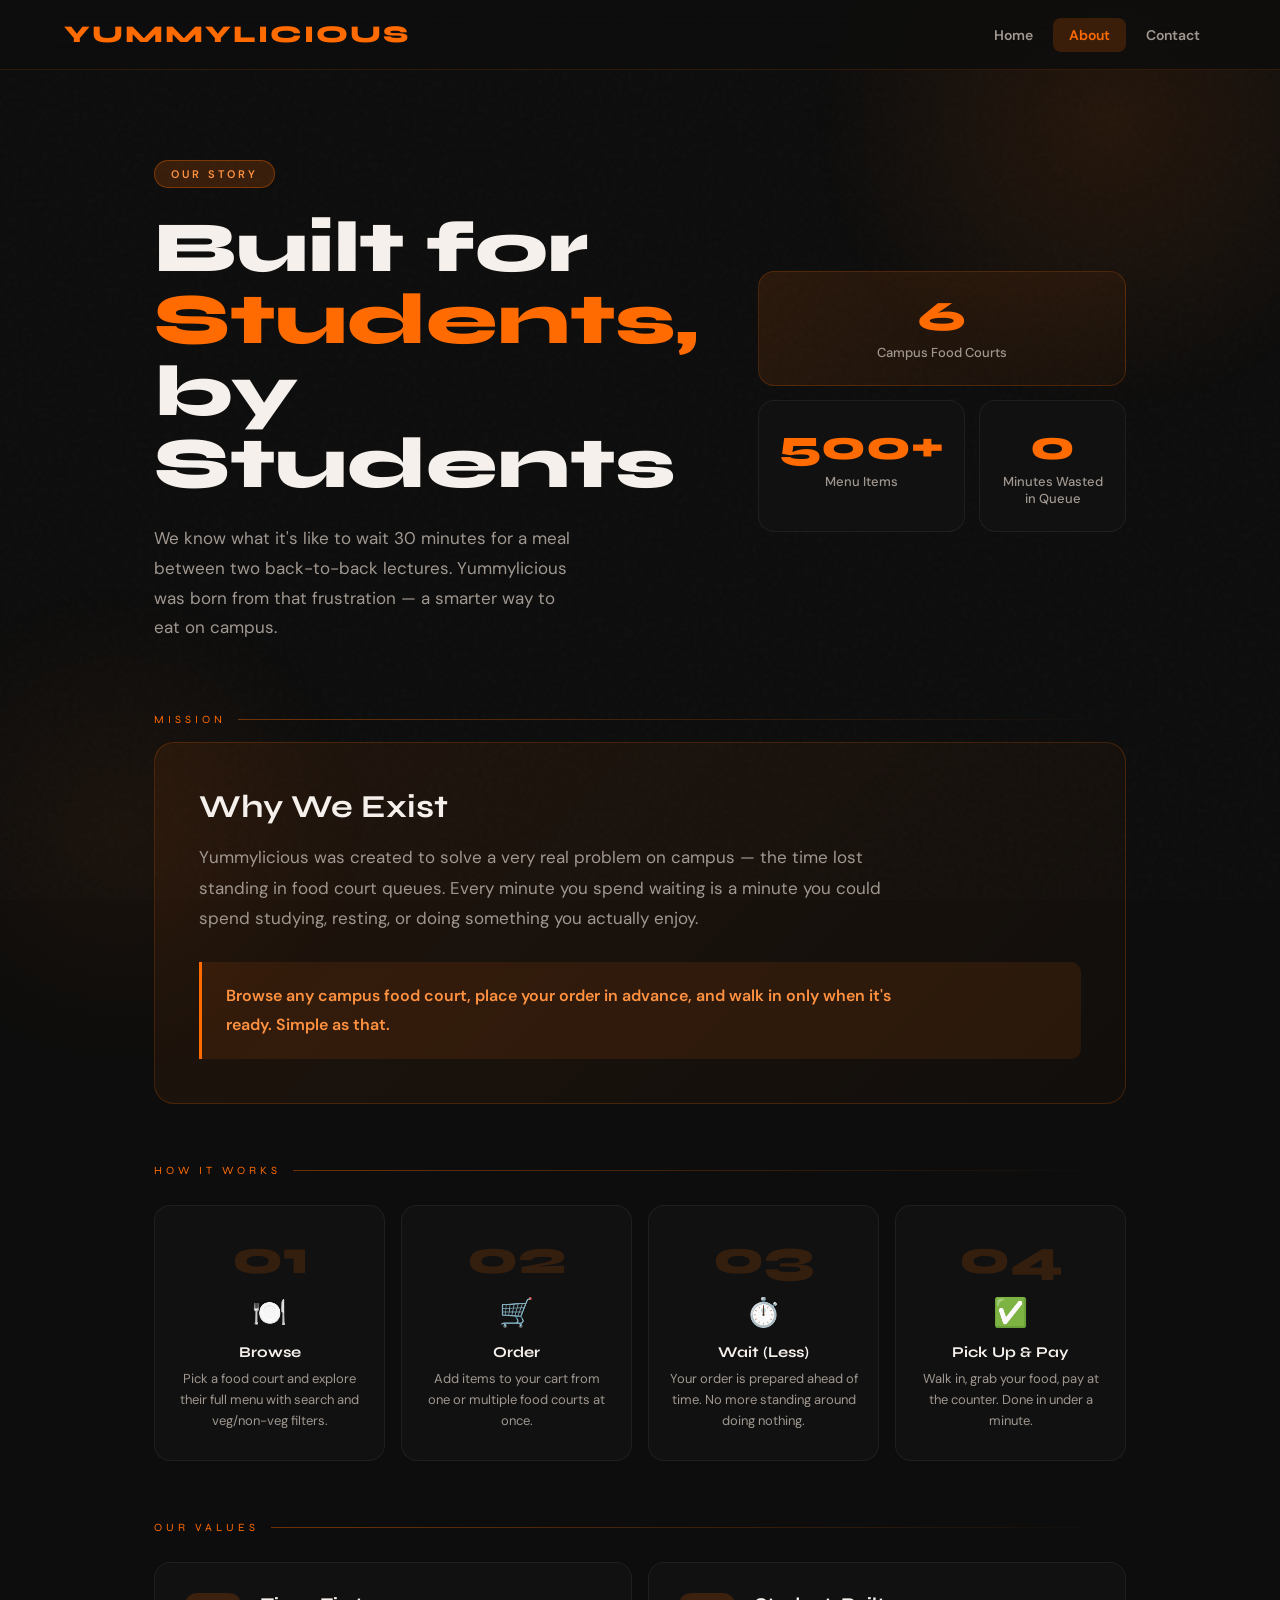
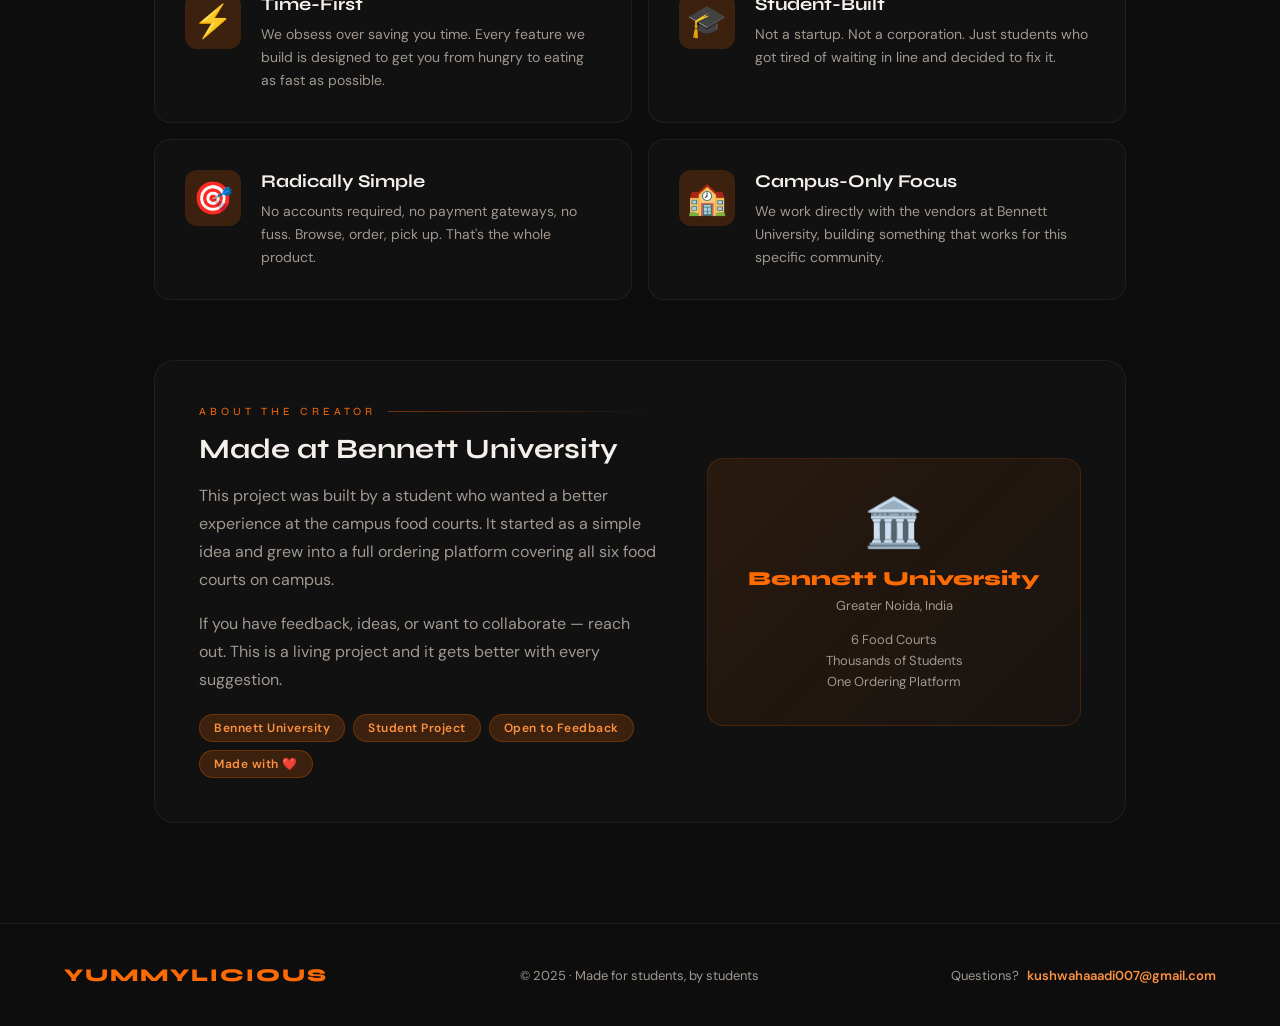
==== about.html @ 709ccda7 "new file:   .vscode/settings.json new file:   A-Block-Administrative-block.jpg new file:   Bistro.JP" ====
<!DOCTYPE html>
<html lang="en">
<head>
<meta charset="UTF-8">
<meta name="viewport" content="width=device-width, initial-scale=1.0">
<title>About Us | Yummylicious</title>
<link href="https://fonts.googleapis.com/css2?family=Syne:wght@700;800&family=DM+Sans:wght@400;500;600&display=swap" rel="stylesheet">
<style>
:root {
  --orange: #FF6B00;
  --orange-light: #FF9240;
  --orange-glow: rgba(255,107,0,0.18);
  --dark: #0D0D0D;
  --card-bg: rgba(18,18,18,0.9);
  --surface: rgba(30,30,30,0.9);
  --text: #F5F0EB;
  --muted: #A09890;
  --veg: #22c55e;
  --radius: 16px;
}

* { margin: 0; padding: 0; box-sizing: border-box; }

body {
  font-family: 'DM Sans', sans-serif;
  background: #0D0D0D;
  color: var(--text);
  min-height: 100vh;
  overflow-x: hidden;
}

body::before {
  content: '';
  position: fixed;
  inset: 0;
  background-image: url("data:image/svg+xml,%3Csvg viewBox='0 0 200 200' xmlns='http://www.w3.org/2000/svg'%3E%3Cfilter id='n'%3E%3CfeTurbulence type='fractalNoise' baseFrequency='0.9' numOctaves='4' stitchTiles='stitch'/%3E%3C/filter%3E%3Crect width='100%25' height='100%25' filter='url(%23n)' opacity='0.04'/%3E%3C/svg%3E");
  pointer-events: none;
  z-index: 0;
  opacity: 0.6;
}

/* Glow orbs */
body::after {
  content: '';
  position: fixed;
  top: -20%;
  right: -10%;
  width: 600px;
  height: 600px;
  background: radial-gradient(circle, rgba(255,107,0,0.10) 0%, transparent 70%);
  pointer-events: none;
  z-index: 0;
}

.glow-bottom {
  position: fixed;
  bottom: -20%;
  left: -10%;
  width: 500px;
  height: 500px;
  background: radial-gradient(circle, rgba(255,107,0,0.06) 0%, transparent 70%);
  pointer-events: none;
  z-index: 0;
}

/* ── NAVBAR ── */
.navbar {
  position: sticky;
  top: 0;
  z-index: 100;
  display: flex;
  justify-content: space-between;
  align-items: center;
  padding: 0 5%;
  height: 70px;
  background: rgba(13,13,13,0.85);
  backdrop-filter: blur(20px);
  border-bottom: 1px solid rgba(255,107,0,0.15);
}

.logo {
  font-family: 'Syne', sans-serif;
  font-size: 24px;
  font-weight: 800;
  color: var(--orange);
  letter-spacing: 2px;
  text-transform: uppercase;
  text-decoration: none;
}

.nav-links {
  display: flex;
  gap: 4px;
  list-style: none;
}

.nav-links li a {
  text-decoration: none;
  color: var(--muted);
  font-weight: 600;
  font-size: 14px;
  padding: 8px 16px;
  border-radius: 8px;
  transition: all 0.2s;
}
.nav-links li a:hover { color: var(--orange); background: var(--orange-glow); }
.nav-links li a.active { color: var(--orange); background: var(--orange-glow); }

/* ── HERO ── */
.hero {
  position: relative;
  z-index: 1;
  padding: 90px 5% 70px;
  max-width: 1100px;
  margin: 0 auto;
  display: grid;
  grid-template-columns: 1fr 1fr;
  gap: 60px;
  align-items: center;
}

.hero-badge {
  display: inline-block;
  background: var(--orange-glow);
  border: 1px solid rgba(255,107,0,0.35);
  color: var(--orange-light);
  font-size: 11px;
  font-weight: 600;
  letter-spacing: 3px;
  text-transform: uppercase;
  padding: 6px 16px;
  border-radius: 999px;
  margin-bottom: 24px;
}

.hero-left h1 {
  font-family: 'Syne', sans-serif;
  font-size: clamp(44px, 6vw, 72px);
  font-weight: 800;
  line-height: 1;
  margin-bottom: 24px;
}

.hero-left h1 em {
  font-style: normal;
  color: var(--orange);
}

.hero-left p {
  color: var(--muted);
  font-size: 17px;
  line-height: 1.75;
  max-width: 420px;
}

.hero-right {
  display: grid;
  grid-template-columns: 1fr 1fr;
  gap: 14px;
}

.stat-card {
  background: var(--card-bg);
  border: 1px solid rgba(255,255,255,0.06);
  border-radius: var(--radius);
  padding: 24px 20px;
  text-align: center;
  transition: border-color 0.3s, transform 0.3s;
}
.stat-card:hover {
  border-color: rgba(255,107,0,0.3);
  transform: translateY(-4px);
}
.stat-card:first-child {
  grid-column: 1 / -1;
  background: linear-gradient(135deg, rgba(255,107,0,0.12), rgba(255,107,0,0.04));
  border-color: rgba(255,107,0,0.2);
}

.stat-num {
  font-family: 'Syne', sans-serif;
  font-size: 42px;
  font-weight: 800;
  color: var(--orange);
  line-height: 1;
  margin-bottom: 6px;
}
.stat-label {
  font-size: 13px;
  color: var(--muted);
  font-weight: 500;
}

/* ── MAIN CONTENT ── */
.content-wrapper {
  position: relative;
  z-index: 1;
  max-width: 1100px;
  margin: 0 auto;
  padding: 0 5% 100px;
}

.section-label {
  font-family: 'Syne', sans-serif;
  font-size: 11px;
  letter-spacing: 4px;
  text-transform: uppercase;
  color: var(--orange);
  margin-bottom: 16px;
  display: flex;
  align-items: center;
  gap: 12px;
}
.section-label::after {
  content: '';
  flex: 1;
  height: 1px;
  background: linear-gradient(to right, rgba(255,107,0,0.4), transparent);
}

/* Mission block */
.mission-block {
  background: linear-gradient(135deg, rgba(255,107,0,0.08), rgba(255,107,0,0.02));
  border: 1px solid rgba(255,107,0,0.2);
  border-radius: 20px;
  padding: 44px;
  margin-bottom: 60px;
}

.mission-block h2 {
  font-family: 'Syne', sans-serif;
  font-size: 32px;
  font-weight: 700;
  margin-bottom: 16px;
}

.mission-block p {
  color: var(--muted);
  font-size: 17px;
  line-height: 1.8;
  max-width: 700px;
}

.mission-highlight {
  margin-top: 28px;
  padding: 20px 24px;
  background: rgba(255,107,0,0.1);
  border-left: 3px solid var(--orange);
  border-radius: 0 10px 10px 0;
}

.mission-highlight p {
  color: var(--orange-light);
  font-size: 16px;
  font-weight: 600;
  margin: 0;
}

/* How it works */
.how-section { margin-bottom: 60px; }

.steps-grid {
  display: grid;
  grid-template-columns: repeat(4, 1fr);
  gap: 16px;
  margin-top: 28px;
}

.step-card {
  background: var(--card-bg);
  border: 1px solid rgba(255,255,255,0.06);
  border-radius: var(--radius);
  padding: 28px 20px;
  text-align: center;
  transition: border-color 0.3s, transform 0.3s;
  position: relative;
  overflow: hidden;
}
.step-card:hover {
  border-color: rgba(255,107,0,0.25);
  transform: translateY(-4px);
}
.step-card::before {
  content: '';
  position: absolute;
  top: 0; left: 0; right: 0;
  height: 2px;
  background: linear-gradient(to right, var(--orange), transparent);
  opacity: 0;
  transition: opacity 0.3s;
}
.step-card:hover::before { opacity: 1; }

.step-num {
  font-family: 'Syne', sans-serif;
  font-size: 48px;
  font-weight: 800;
  color: rgba(255,107,0,0.15);
  line-height: 1;
  margin-bottom: 12px;
}

.step-icon { font-size: 28px; margin-bottom: 12px; }

.step-title {
  font-family: 'Syne', sans-serif;
  font-size: 15px;
  font-weight: 700;
  margin-bottom: 8px;
  color: var(--text);
}

.step-desc {
  font-size: 13px;
  color: var(--muted);
  line-height: 1.6;
}

/* Values */
.values-section { margin-bottom: 60px; }

.values-grid {
  display: grid;
  grid-template-columns: repeat(2, 1fr);
  gap: 16px;
  margin-top: 28px;
}

.value-card {
  background: var(--card-bg);
  border: 1px solid rgba(255,255,255,0.06);
  border-radius: var(--radius);
  padding: 30px;
  display: flex;
  gap: 20px;
  align-items: flex-start;
  transition: border-color 0.3s, transform 0.3s;
}
.value-card:hover {
  border-color: rgba(255,107,0,0.25);
  transform: translateY(-3px);
}

.value-icon {
  font-size: 32px;
  flex-shrink: 0;
  width: 56px;
  height: 56px;
  background: var(--orange-glow);
  border-radius: 12px;
  display: flex;
  align-items: center;
  justify-content: center;
}

.value-text h3 {
  font-family: 'Syne', sans-serif;
  font-size: 18px;
  font-weight: 700;
  margin-bottom: 8px;
  color: var(--text);
}

.value-text p {
  font-size: 14px;
  color: var(--muted);
  line-height: 1.65;
}

/* Made by students */
.student-block {
  background: var(--card-bg);
  border: 1px solid rgba(255,255,255,0.06);
  border-radius: 20px;
  padding: 44px;
  display: flex;
  gap: 50px;
  align-items: center;
}

.student-block-left { flex: 1; }

.student-block-left h2 {
  font-family: 'Syne', sans-serif;
  font-size: 28px;
  font-weight: 700;
  margin-bottom: 16px;
}

.student-block-left p {
  color: var(--muted);
  font-size: 16px;
  line-height: 1.75;
  margin-bottom: 16px;
}

.tag-row { display: flex; flex-wrap: wrap; gap: 8px; margin-top: 20px; }
.tag {
  background: var(--orange-glow);
  border: 1px solid rgba(255,107,0,0.25);
  color: var(--orange-light);
  font-size: 12px;
  font-weight: 600;
  padding: 5px 14px;
  border-radius: 999px;
  letter-spacing: 0.5px;
}

.student-block-right {
  flex-shrink: 0;
  text-align: center;
  padding: 32px 40px;
  background: linear-gradient(135deg, rgba(255,107,0,0.1), rgba(255,107,0,0.03));
  border-radius: 16px;
  border: 1px solid rgba(255,107,0,0.15);
}

.uni-name {
  font-family: 'Syne', sans-serif;
  font-size: 20px;
  font-weight: 800;
  color: var(--orange);
  margin-bottom: 6px;
}

.uni-sub {
  font-size: 13px;
  color: var(--muted);
}

/* ── FOOTER ── */
footer {
  position: relative;
  z-index: 1;
  border-top: 1px solid rgba(255,255,255,0.07);
  padding: 40px 5%;
  display: flex;
  justify-content: space-between;
  align-items: center;
  flex-wrap: wrap;
  gap: 16px;
}

.footer-logo {
  font-family: 'Syne', sans-serif;
  font-size: 18px;
  font-weight: 800;
  color: var(--orange);
  letter-spacing: 2px;
}

.footer-copy { font-size: 13px; color: var(--muted); }

.footer-email {
  font-size: 13px;
  color: var(--muted);
  display: flex;
  align-items: center;
  gap: 8px;
}
.footer-email a {
  color: var(--orange-light);
  text-decoration: none;
  font-weight: 600;
}
.footer-email a:hover { text-decoration: underline; }

/* ── RESPONSIVE ── */
@media (max-width: 900px) {
  .hero { grid-template-columns: 1fr; gap: 40px; }
  .hero-right { grid-template-columns: repeat(3, 1fr); }
  .hero-right .stat-card:first-child { grid-column: 1/-1; }
  .steps-grid { grid-template-columns: repeat(2, 1fr); }
  .student-block { flex-direction: column; }
  .student-block-right { width: 100%; }
}

@media (max-width: 600px) {
  .values-grid { grid-template-columns: 1fr; }
  .steps-grid { grid-template-columns: 1fr 1fr; }
  .hero-right { grid-template-columns: 1fr 1fr; }
  footer { flex-direction: column; text-align: center; }
  .nav-links li a { padding: 6px 10px; font-size: 13px; }
}
</style>
</head>
<body>
<div class="glow-bottom"></div>

<!-- NAVBAR -->
<nav class="navbar">
  <a href="index.html" class="logo">Yummylicious</a>
  <ul class="nav-links">
    <li><a href="index.html">Home</a></li>
    <li><a href="about.html" class="active">About</a></li>
    <li><a href="index.html#contact">Contact</a></li>
  </ul>
</nav>

<!-- HERO -->
<section class="hero">
  <div class="hero-left">
    <div class="hero-badge">Our Story</div>
    <h1>Built for <em>Students,</em> by Students</h1>
    <p>We know what it's like to wait 30 minutes for a meal between two back-to-back lectures. Yummylicious was born from that frustration — a smarter way to eat on campus.</p>
  </div>
  <div class="hero-right">
    <div class="stat-card">
      <div class="stat-num">6</div>
      <div class="stat-label">Campus Food Courts</div>
    </div>
    <div class="stat-card">
      <div class="stat-num">500+</div>
      <div class="stat-label">Menu Items</div>
    </div>
    <div class="stat-card">
      <div class="stat-num">0</div>
      <div class="stat-label">Minutes Wasted in Queue</div>
    </div>
  </div>
</section>

<!-- CONTENT -->
<div class="content-wrapper">

  <!-- Mission -->
  <div class="section-label">Mission</div>
  <div class="mission-block">
    <h2>Why We Exist</h2>
    <p>Yummylicious was created to solve a very real problem on campus — the time lost standing in food court queues. Every minute you spend waiting is a minute you could spend studying, resting, or doing something you actually enjoy.</p>
    <div class="mission-highlight">
      <p>Browse any campus food court, place your order in advance, and walk in only when it's ready. Simple as that.</p>
    </div>
  </div>

  <!-- How it works -->
  <div class="how-section">
    <div class="section-label">How It Works</div>
    <div class="steps-grid">
      <div class="step-card">
        <div class="step-num">01</div>
        <div class="step-icon">🍽️</div>
        <div class="step-title">Browse</div>
        <div class="step-desc">Pick a food court and explore their full menu with search and veg/non-veg filters.</div>
      </div>
      <div class="step-card">
        <div class="step-num">02</div>
        <div class="step-icon">🛒</div>
        <div class="step-title">Order</div>
        <div class="step-desc">Add items to your cart from one or multiple food courts at once.</div>
      </div>
      <div class="step-card">
        <div class="step-num">03</div>
        <div class="step-icon">⏱️</div>
        <div class="step-title">Wait (Less)</div>
        <div class="step-desc">Your order is prepared ahead of time. No more standing around doing nothing.</div>
      </div>
      <div class="step-card">
        <div class="step-num">04</div>
        <div class="step-icon">✅</div>
        <div class="step-title">Pick Up & Pay</div>
        <div class="step-desc">Walk in, grab your food, pay at the counter. Done in under a minute.</div>
      </div>
    </div>
  </div>

  <!-- Values -->
  <div class="values-section">
    <div class="section-label">Our Values</div>
    <div class="values-grid">
      <div class="value-card">
        <div class="value-icon">⚡</div>
        <div class="value-text">
          <h3>Time-First</h3>
          <p>We obsess over saving you time. Every feature we build is designed to get you from hungry to eating as fast as possible.</p>
        </div>
      </div>
      <div class="value-card">
        <div class="value-icon">🎓</div>
        <div class="value-text">
          <h3>Student-Built</h3>
          <p>Not a startup. Not a corporation. Just students who got tired of waiting in line and decided to fix it.</p>
        </div>
      </div>
      <div class="value-card">
        <div class="value-icon">🎯</div>
        <div class="value-text">
          <h3>Radically Simple</h3>
          <p>No accounts required, no payment gateways, no fuss. Browse, order, pick up. That's the whole product.</p>
        </div>
      </div>
      <div class="value-card">
        <div class="value-icon">🏫</div>
        <div class="value-text">
          <h3>Campus-Only Focus</h3>
          <p>We work directly with the vendors at Bennett University, building something that works for this specific community.</p>
        </div>
      </div>
    </div>
  </div>

  <!-- Student block -->
  <div class="student-block">
    <div class="student-block-left">
      <div class="section-label" style="margin-bottom:14px;">About the Creator</div>
      <h2>Made at Bennett University</h2>
      <p>This project was built by a student who wanted a better experience at the campus food courts. It started as a simple idea and grew into a full ordering platform covering all six food courts on campus.</p>
      <p>If you have feedback, ideas, or want to collaborate — reach out. This is a living project and it gets better with every suggestion.</p>
      <div class="tag-row">
        <span class="tag">Bennett University</span>
        <span class="tag">Student Project</span>
        <span class="tag">Open to Feedback</span>
        <span class="tag">Made with ❤️</span>
      </div>
    </div>
    <div class="student-block-right">
      <div style="font-size:48px;margin-bottom:12px;">🏛️</div>
      <div class="uni-name">Bennett University</div>
      <div class="uni-sub">Greater Noida, India</div>
      <div style="margin-top:16px;font-size:13px;color:var(--muted);line-height:1.6;">
        6 Food Courts<br>Thousands of Students<br>One Ordering Platform
      </div>
    </div>
  </div>

</div>

<!-- FOOTER -->
<footer>
  <div class="footer-logo">YUMMYLICIOUS</div>
  <div class="footer-copy">© 2025 · Made for students, by students</div>
  <div class="footer-email">
    Questions? <a href="mailto:kushwahaaadi007@gmail.com">kushwahaaadi007@gmail.com</a>
  </div>
</footer>

</body>
</html>
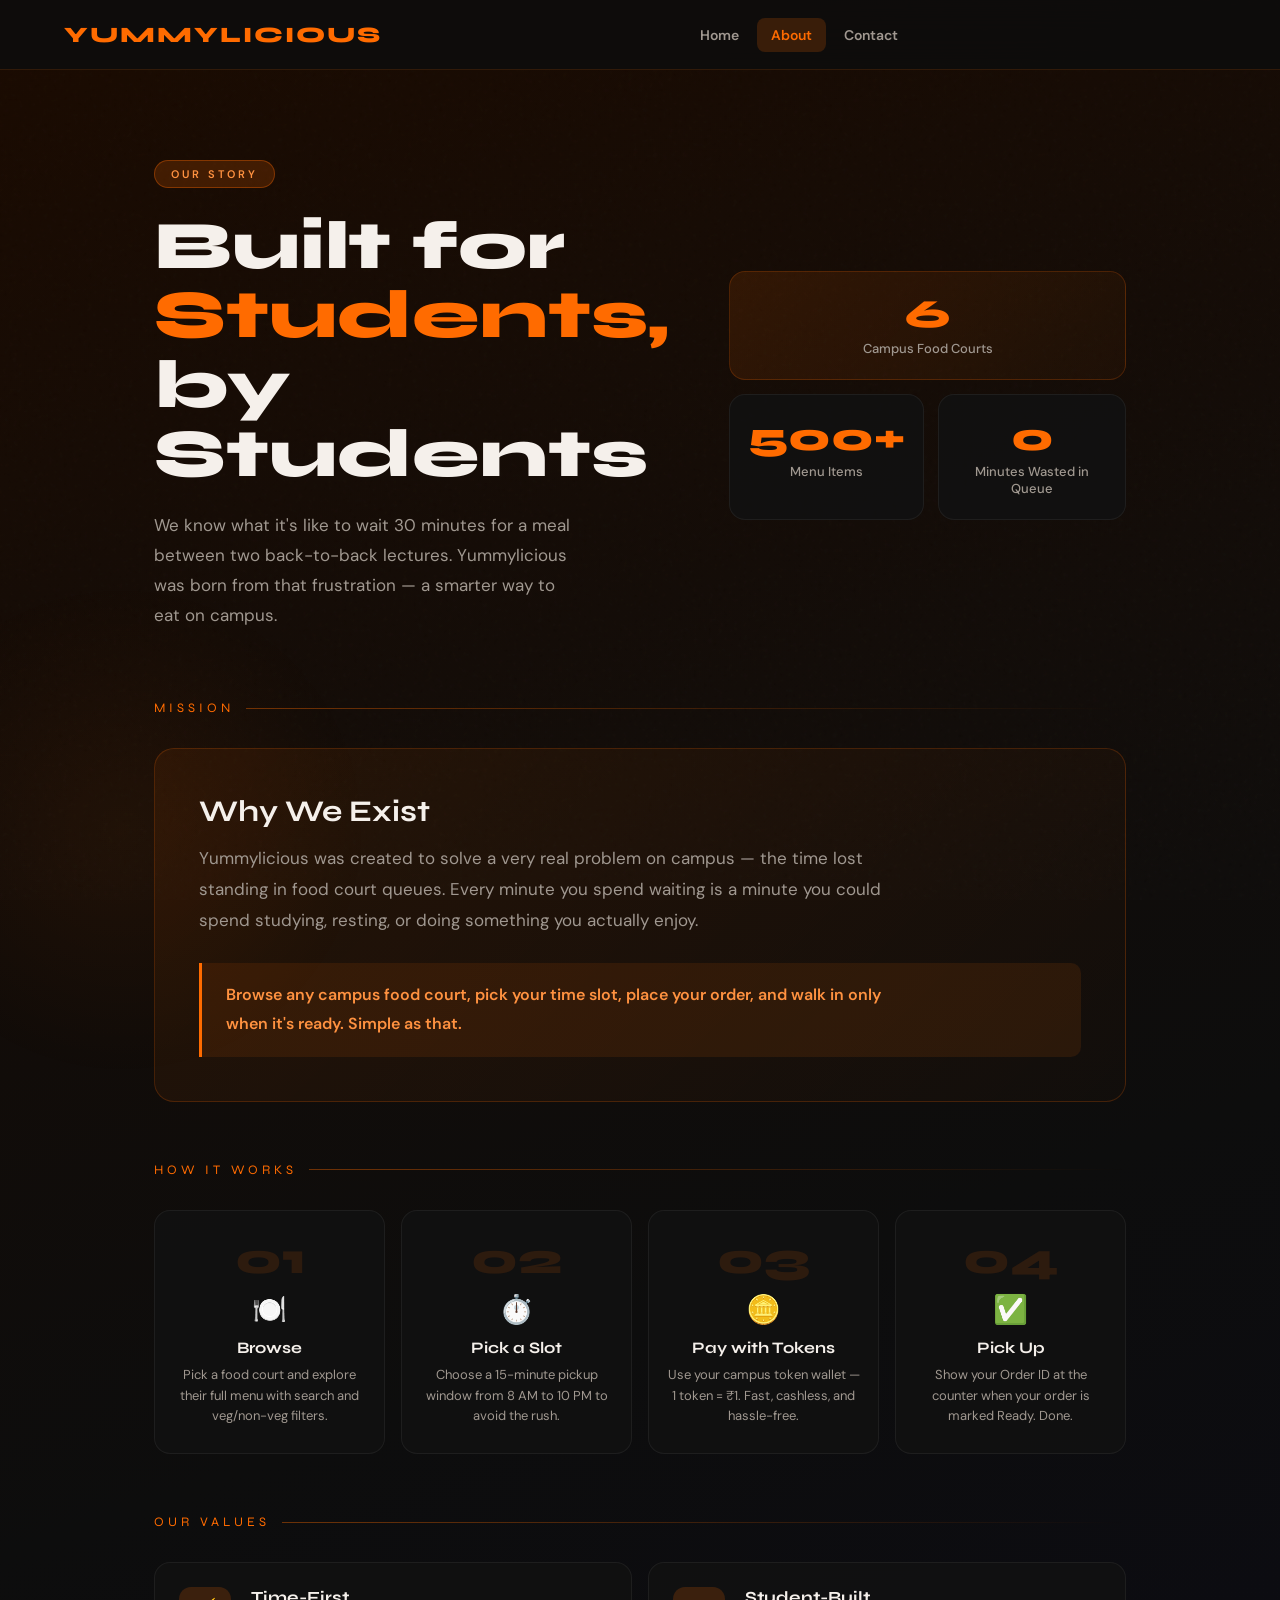
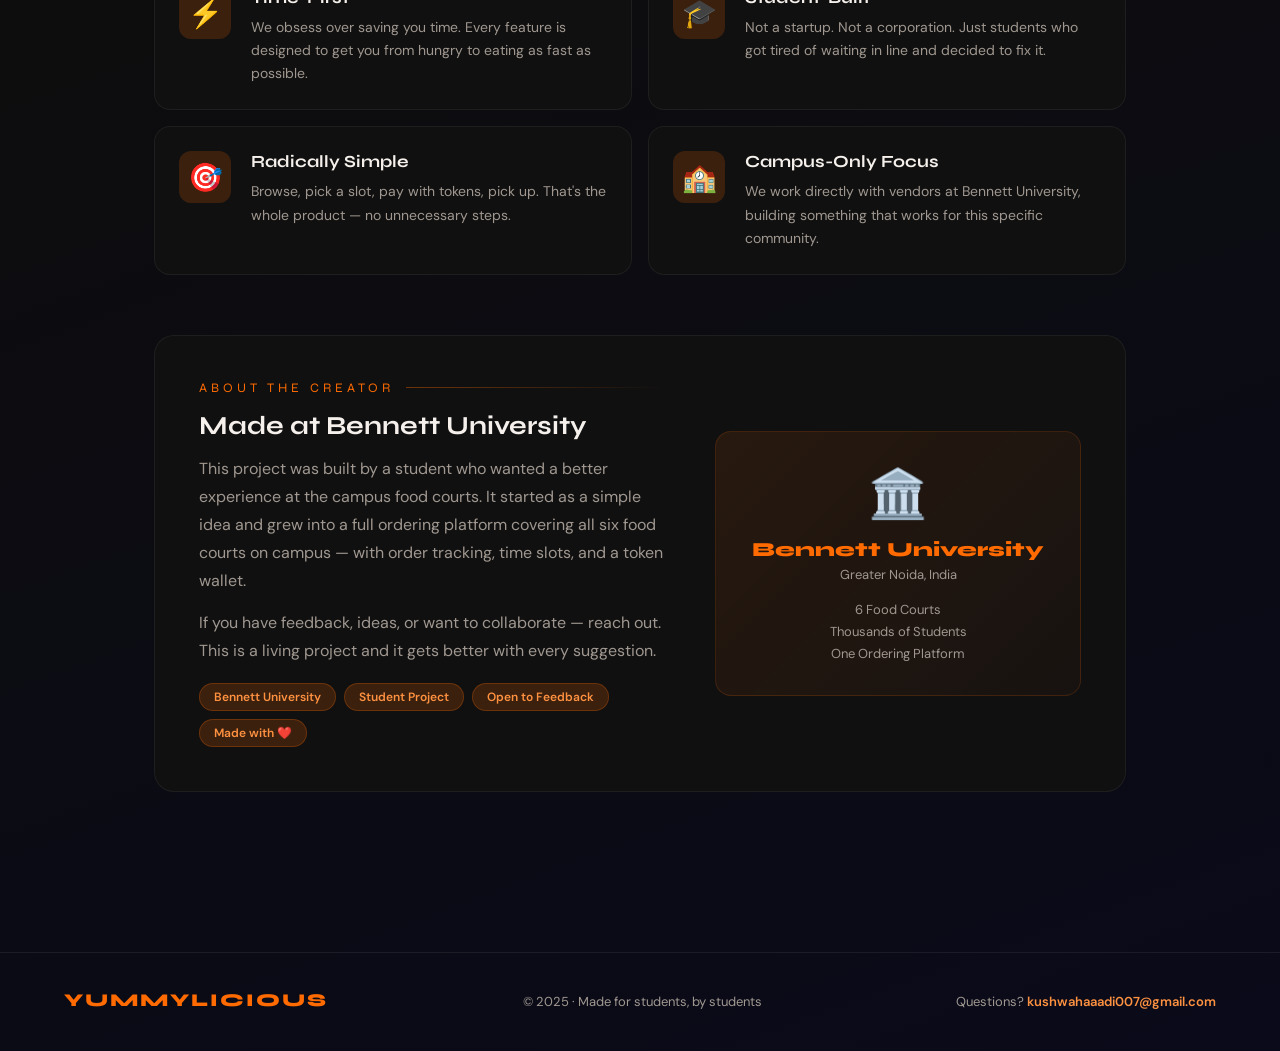
==== commit c8d47d76: "different counter" ====
--- a/about.html
+++ b/about.html
@@ -5,482 +5,164 @@
 <meta name="viewport" content="width=device-width, initial-scale=1.0">
 <title>About Us | Yummylicious</title>
 <link href="https://fonts.googleapis.com/css2?family=Syne:wght@700;800&family=DM+Sans:wght@400;500;600&display=swap" rel="stylesheet">
+<link rel="stylesheet" href="style.css">
 <style>
-:root {
-  --orange: #FF6B00;
-  --orange-light: #FF9240;
-  --orange-glow: rgba(255,107,0,0.18);
-  --dark: #0D0D0D;
-  --card-bg: rgba(18,18,18,0.9);
-  --surface: rgba(30,30,30,0.9);
-  --text: #F5F0EB;
-  --muted: #A09890;
-  --veg: #22c55e;
-  --radius: 16px;
-}
-
-* { margin: 0; padding: 0; box-sizing: border-box; }
-
-body {
-  font-family: 'DM Sans', sans-serif;
-  background: #0D0D0D;
-  color: var(--text);
-  min-height: 100vh;
-  overflow-x: hidden;
-}
-
-body::before {
-  content: '';
-  position: fixed;
-  inset: 0;
-  background-image: url("data:image/svg+xml,%3Csvg viewBox='0 0 200 200' xmlns='http://www.w3.org/2000/svg'%3E%3Cfilter id='n'%3E%3CfeTurbulence type='fractalNoise' baseFrequency='0.9' numOctaves='4' stitchTiles='stitch'/%3E%3C/filter%3E%3Crect width='100%25' height='100%25' filter='url(%23n)' opacity='0.04'/%3E%3C/svg%3E");
-  pointer-events: none;
-  z-index: 0;
-  opacity: 0.6;
-}
-
-/* Glow orbs */
-body::after {
-  content: '';
-  position: fixed;
-  top: -20%;
-  right: -10%;
-  width: 600px;
-  height: 600px;
-  background: radial-gradient(circle, rgba(255,107,0,0.10) 0%, transparent 70%);
-  pointer-events: none;
-  z-index: 0;
-}
+/* About-specific styles */
+body { background: linear-gradient(160deg, #1a0a00 0%, #0D0D0D 50%, #0a0a1a 100%); }
 
 .glow-bottom {
-  position: fixed;
-  bottom: -20%;
-  left: -10%;
-  width: 500px;
-  height: 500px;
+  position: fixed; bottom: -20%; left: -10%;
+  width: 500px; height: 500px;
   background: radial-gradient(circle, rgba(255,107,0,0.06) 0%, transparent 70%);
-  pointer-events: none;
-  z-index: 0;
-}
-
-/* ── NAVBAR ── */
-.navbar {
-  position: sticky;
-  top: 0;
-  z-index: 100;
-  display: flex;
-  justify-content: space-between;
-  align-items: center;
-  padding: 0 5%;
-  height: 70px;
-  background: rgba(13,13,13,0.85);
-  backdrop-filter: blur(20px);
-  border-bottom: 1px solid rgba(255,107,0,0.15);
-}
-
-.logo {
-  font-family: 'Syne', sans-serif;
-  font-size: 24px;
-  font-weight: 800;
-  color: var(--orange);
-  letter-spacing: 2px;
-  text-transform: uppercase;
-  text-decoration: none;
-}
-
-.nav-links {
-  display: flex;
-  gap: 4px;
-  list-style: none;
-}
-
-.nav-links li a {
-  text-decoration: none;
-  color: var(--muted);
-  font-weight: 600;
-  font-size: 14px;
-  padding: 8px 16px;
-  border-radius: 8px;
-  transition: all 0.2s;
-}
-.nav-links li a:hover { color: var(--orange); background: var(--orange-glow); }
-.nav-links li a.active { color: var(--orange); background: var(--orange-glow); }
-
-/* ── HERO ── */
-.hero {
-  position: relative;
-  z-index: 1;
-  padding: 90px 5% 70px;
-  max-width: 1100px;
-  margin: 0 auto;
-  display: grid;
-  grid-template-columns: 1fr 1fr;
-  gap: 60px;
-  align-items: center;
-}
-
+  pointer-events: none; z-index: 0;
+}
+
+/* ── ABOUT HERO ── */
+.about-hero {
+  position: relative; z-index: 1;
+  padding: 90px 5% 70px; max-width: 1100px; margin: 0 auto;
+  display: grid; grid-template-columns: 1fr 1fr; gap: 60px; align-items: center;
+}
 .hero-badge {
-  display: inline-block;
-  background: var(--orange-glow);
-  border: 1px solid rgba(255,107,0,0.35);
-  color: var(--orange-light);
-  font-size: 11px;
-  font-weight: 600;
-  letter-spacing: 3px;
-  text-transform: uppercase;
-  padding: 6px 16px;
-  border-radius: 999px;
-  margin-bottom: 24px;
-}
-
+  display: inline-block; background: var(--orange-glow); border: 1px solid rgba(255,107,0,0.35);
+  color: var(--orange-light); font-size: 11px; font-weight: 600; letter-spacing: 3px;
+  text-transform: uppercase; padding: 6px 16px; border-radius: 999px; margin-bottom: 24px;
+}
 .hero-left h1 {
-  font-family: 'Syne', sans-serif;
-  font-size: clamp(44px, 6vw, 72px);
-  font-weight: 800;
-  line-height: 1;
-  margin-bottom: 24px;
-}
-
-.hero-left h1 em {
-  font-style: normal;
-  color: var(--orange);
-}
-
-.hero-left p {
-  color: var(--muted);
-  font-size: 17px;
-  line-height: 1.75;
-  max-width: 420px;
-}
-
-.hero-right {
-  display: grid;
-  grid-template-columns: 1fr 1fr;
-  gap: 14px;
-}
-
+  font-family: 'Syne', sans-serif; font-size: clamp(40px, 6vw, 68px);
+  font-weight: 800; line-height: 1.02; margin-bottom: 22px;
+}
+.hero-left h1 em { font-style: normal; color: var(--orange); }
+.hero-left p { color: var(--muted); font-size: 17px; line-height: 1.75; max-width: 420px; }
+
+.hero-right { display: grid; grid-template-columns: 1fr 1fr; gap: 14px; }
 .stat-card {
-  background: var(--card-bg);
-  border: 1px solid rgba(255,255,255,0.06);
-  border-radius: var(--radius);
-  padding: 24px 20px;
-  text-align: center;
+  background: var(--card-bg); border: 1px solid rgba(255,255,255,0.06);
+  border-radius: var(--radius); padding: 22px 18px; text-align: center;
   transition: border-color 0.3s, transform 0.3s;
 }
-.stat-card:hover {
-  border-color: rgba(255,107,0,0.3);
-  transform: translateY(-4px);
-}
+.stat-card:hover { border-color: rgba(255,107,0,0.3); transform: translateY(-4px); }
 .stat-card:first-child {
   grid-column: 1 / -1;
   background: linear-gradient(135deg, rgba(255,107,0,0.12), rgba(255,107,0,0.04));
   border-color: rgba(255,107,0,0.2);
 }
-
 .stat-num {
-  font-family: 'Syne', sans-serif;
-  font-size: 42px;
-  font-weight: 800;
-  color: var(--orange);
-  line-height: 1;
-  margin-bottom: 6px;
-}
-.stat-label {
-  font-size: 13px;
-  color: var(--muted);
-  font-weight: 500;
-}
-
-/* ── MAIN CONTENT ── */
+  font-family: 'Syne', sans-serif; font-size: 40px; font-weight: 800;
+  color: var(--orange); line-height: 1; margin-bottom: 6px;
+}
+.stat-label { font-size: 13px; color: var(--muted); font-weight: 500; }
+
+/* ── CONTENT WRAPPER ── */
 .content-wrapper {
-  position: relative;
-  z-index: 1;
-  max-width: 1100px;
-  margin: 0 auto;
-  padding: 0 5% 100px;
-}
-
-.section-label {
-  font-family: 'Syne', sans-serif;
-  font-size: 11px;
-  letter-spacing: 4px;
-  text-transform: uppercase;
-  color: var(--orange);
-  margin-bottom: 16px;
-  display: flex;
-  align-items: center;
-  gap: 12px;
-}
-.section-label::after {
-  content: '';
-  flex: 1;
-  height: 1px;
-  background: linear-gradient(to right, rgba(255,107,0,0.4), transparent);
-}
-
-/* Mission block */
+  position: relative; z-index: 1; max-width: 1100px;
+  margin: 0 auto; padding: 0 5% 100px;
+}
+
+/* ── MISSION ── */
 .mission-block {
   background: linear-gradient(135deg, rgba(255,107,0,0.08), rgba(255,107,0,0.02));
-  border: 1px solid rgba(255,107,0,0.2);
-  border-radius: 20px;
-  padding: 44px;
-  margin-bottom: 60px;
-}
-
-.mission-block h2 {
-  font-family: 'Syne', sans-serif;
-  font-size: 32px;
-  font-weight: 700;
-  margin-bottom: 16px;
-}
-
-.mission-block p {
-  color: var(--muted);
-  font-size: 17px;
-  line-height: 1.8;
-  max-width: 700px;
-}
-
+  border: 1px solid rgba(255,107,0,0.2); border-radius: 20px;
+  padding: 44px; margin-bottom: 60px;
+}
+.mission-block h2 { font-family: 'Syne', sans-serif; font-size: 30px; font-weight: 700; margin-bottom: 14px; }
+.mission-block p { color: var(--muted); font-size: 17px; line-height: 1.8; max-width: 700px; }
 .mission-highlight {
-  margin-top: 28px;
-  padding: 20px 24px;
-  background: rgba(255,107,0,0.1);
-  border-left: 3px solid var(--orange);
+  margin-top: 28px; padding: 18px 24px;
+  background: rgba(255,107,0,0.1); border-left: 3px solid var(--orange);
   border-radius: 0 10px 10px 0;
 }
-
-.mission-highlight p {
-  color: var(--orange-light);
-  font-size: 16px;
-  font-weight: 600;
-  margin: 0;
-}
-
-/* How it works */
+.mission-highlight p { color: var(--orange-light); font-size: 16px; font-weight: 600; margin: 0; }
+
+/* ── HOW IT WORKS ── */
 .how-section { margin-bottom: 60px; }
-
-.steps-grid {
-  display: grid;
-  grid-template-columns: repeat(4, 1fr);
-  gap: 16px;
-  margin-top: 28px;
-}
-
+.steps-grid { display: grid; grid-template-columns: repeat(4, 1fr); gap: 16px; margin-top: 28px; }
 .step-card {
-  background: var(--card-bg);
-  border: 1px solid rgba(255,255,255,0.06);
-  border-radius: var(--radius);
-  padding: 28px 20px;
-  text-align: center;
+  background: var(--card-bg); border: 1px solid rgba(255,255,255,0.06);
+  border-radius: var(--radius); padding: 26px 18px; text-align: center;
+  transition: border-color 0.3s, transform 0.3s; position: relative; overflow: hidden;
+}
+.step-card:hover { border-color: rgba(255,107,0,0.25); transform: translateY(-4px); }
+.step-card::before {
+  content: ''; position: absolute; top: 0; left: 0; right: 0; height: 2px;
+  background: linear-gradient(to right, var(--orange), transparent);
+  opacity: 0; transition: opacity 0.3s;
+}
+.step-card:hover::before { opacity: 1; }
+.step-num { font-family: 'Syne', sans-serif; font-size: 44px; font-weight: 800; color: rgba(255,107,0,0.12); line-height: 1; margin-bottom: 10px; }
+.step-icon { font-size: 28px; margin-bottom: 10px; }
+.step-title { font-family: 'Syne', sans-serif; font-size: 16px; font-weight: 700; margin-bottom: 8px; }
+.step-desc { font-size: 13px; color: var(--muted); line-height: 1.6; }
+
+/* ── VALUES ── */
+.values-section { margin-bottom: 60px; }
+.values-grid { display: grid; grid-template-columns: 1fr 1fr; gap: 16px; margin-top: 28px; }
+.value-card {
+  background: var(--card-bg); border: 1px solid rgba(255,255,255,0.06);
+  border-radius: var(--radius); padding: 24px;
+  display: flex; gap: 20px; align-items: flex-start;
   transition: border-color 0.3s, transform 0.3s;
-  position: relative;
-  overflow: hidden;
-}
-.step-card:hover {
-  border-color: rgba(255,107,0,0.25);
-  transform: translateY(-4px);
-}
-.step-card::before {
-  content: '';
-  position: absolute;
-  top: 0; left: 0; right: 0;
-  height: 2px;
-  background: linear-gradient(to right, var(--orange), transparent);
-  opacity: 0;
-  transition: opacity 0.3s;
-}
-.step-card:hover::before { opacity: 1; }
-
-.step-num {
-  font-family: 'Syne', sans-serif;
-  font-size: 48px;
-  font-weight: 800;
-  color: rgba(255,107,0,0.15);
-  line-height: 1;
-  margin-bottom: 12px;
-}
-
-.step-icon { font-size: 28px; margin-bottom: 12px; }
-
-.step-title {
-  font-family: 'Syne', sans-serif;
-  font-size: 15px;
-  font-weight: 700;
-  margin-bottom: 8px;
-  color: var(--text);
-}
-
-.step-desc {
-  font-size: 13px;
-  color: var(--muted);
-  line-height: 1.6;
-}
-
-/* Values */
-.values-section { margin-bottom: 60px; }
-
-.values-grid {
-  display: grid;
-  grid-template-columns: repeat(2, 1fr);
-  gap: 16px;
-  margin-top: 28px;
-}
-
-.value-card {
-  background: var(--card-bg);
-  border: 1px solid rgba(255,255,255,0.06);
-  border-radius: var(--radius);
-  padding: 30px;
-  display: flex;
-  gap: 20px;
-  align-items: flex-start;
-  transition: border-color 0.3s, transform 0.3s;
-}
-.value-card:hover {
-  border-color: rgba(255,107,0,0.25);
-  transform: translateY(-3px);
-}
-
+}
+.value-card:hover { border-color: rgba(255,107,0,0.25); transform: translateY(-3px); }
 .value-icon {
-  font-size: 32px;
-  flex-shrink: 0;
-  width: 56px;
-  height: 56px;
-  background: var(--orange-glow);
-  border-radius: 12px;
-  display: flex;
-  align-items: center;
-  justify-content: center;
-}
-
-.value-text h3 {
-  font-family: 'Syne', sans-serif;
-  font-size: 18px;
-  font-weight: 700;
-  margin-bottom: 8px;
-  color: var(--text);
-}
-
-.value-text p {
-  font-size: 14px;
-  color: var(--muted);
-  line-height: 1.65;
-}
-
-/* Made by students */
+  font-size: 28px; flex-shrink: 0; width: 52px; height: 52px;
+  background: var(--orange-glow); border-radius: 12px;
+  display: flex; align-items: center; justify-content: center;
+}
+.value-text h3 { font-family: 'Syne', sans-serif; font-size: 17px; font-weight: 700; margin-bottom: 8px; }
+.value-text p { font-size: 14px; color: var(--muted); line-height: 1.65; }
+
+/* ── STUDENT BLOCK ── */
 .student-block {
-  background: var(--card-bg);
-  border: 1px solid rgba(255,255,255,0.06);
-  border-radius: 20px;
-  padding: 44px;
-  display: flex;
-  gap: 50px;
-  align-items: center;
-}
-
+  background: var(--card-bg); border: 1px solid rgba(255,255,255,0.06);
+  border-radius: 20px; padding: 44px;
+  display: flex; gap: 50px; align-items: center; margin-bottom: 60px;
+}
 .student-block-left { flex: 1; }
-
-.student-block-left h2 {
-  font-family: 'Syne', sans-serif;
-  font-size: 28px;
-  font-weight: 700;
-  margin-bottom: 16px;
-}
-
-.student-block-left p {
-  color: var(--muted);
-  font-size: 16px;
-  line-height: 1.75;
-  margin-bottom: 16px;
-}
-
-.tag-row { display: flex; flex-wrap: wrap; gap: 8px; margin-top: 20px; }
+.student-block-left h2 { font-family: 'Syne', sans-serif; font-size: 26px; font-weight: 700; margin-bottom: 14px; }
+.student-block-left p { color: var(--muted); font-size: 16px; line-height: 1.75; margin-bottom: 14px; }
+.tag-row { display: flex; flex-wrap: wrap; gap: 8px; margin-top: 18px; }
 .tag {
-  background: var(--orange-glow);
-  border: 1px solid rgba(255,107,0,0.25);
-  color: var(--orange-light);
-  font-size: 12px;
-  font-weight: 600;
-  padding: 5px 14px;
-  border-radius: 999px;
-  letter-spacing: 0.5px;
-}
-
+  background: var(--orange-glow); border: 1px solid rgba(255,107,0,0.25);
+  color: var(--orange-light); font-size: 12px; font-weight: 600;
+  padding: 5px 14px; border-radius: 999px;
+}
 .student-block-right {
-  flex-shrink: 0;
-  text-align: center;
-  padding: 32px 40px;
+  flex-shrink: 0; text-align: center; padding: 30px 36px;
   background: linear-gradient(135deg, rgba(255,107,0,0.1), rgba(255,107,0,0.03));
-  border-radius: 16px;
-  border: 1px solid rgba(255,107,0,0.15);
-}
-
-.uni-name {
-  font-family: 'Syne', sans-serif;
-  font-size: 20px;
-  font-weight: 800;
-  color: var(--orange);
-  margin-bottom: 6px;
-}
-
-.uni-sub {
-  font-size: 13px;
-  color: var(--muted);
-}
+  border-radius: 16px; border: 1px solid rgba(255,107,0,0.15);
+}
+.uni-name { font-family: 'Syne', sans-serif; font-size: 20px; font-weight: 800; color: var(--orange); margin-bottom: 4px; }
+.uni-sub { font-size: 13px; color: var(--muted); }
 
 /* ── FOOTER ── */
 footer {
-  position: relative;
-  z-index: 1;
+  position: relative; z-index: 1;
   border-top: 1px solid rgba(255,255,255,0.07);
-  padding: 40px 5%;
-  display: flex;
-  justify-content: space-between;
-  align-items: center;
-  flex-wrap: wrap;
-  gap: 16px;
-}
-
-.footer-logo {
-  font-family: 'Syne', sans-serif;
-  font-size: 18px;
-  font-weight: 800;
-  color: var(--orange);
-  letter-spacing: 2px;
-}
-
+  padding: 36px 5%;
+  display: flex; justify-content: space-between; align-items: center;
+  flex-wrap: wrap; gap: 16px;
+}
+.footer-logo { font-family: 'Syne', sans-serif; font-size: 18px; font-weight: 800; color: var(--orange); letter-spacing: 2px; }
 .footer-copy { font-size: 13px; color: var(--muted); }
-
-.footer-email {
-  font-size: 13px;
-  color: var(--muted);
-  display: flex;
-  align-items: center;
-  gap: 8px;
-}
-.footer-email a {
-  color: var(--orange-light);
-  text-decoration: none;
-  font-weight: 600;
-}
+.footer-email { font-size: 13px; color: var(--muted); }
+.footer-email a { color: var(--orange-light); text-decoration: none; font-weight: 600; }
 .footer-email a:hover { text-decoration: underline; }
 
 /* ── RESPONSIVE ── */
 @media (max-width: 900px) {
-  .hero { grid-template-columns: 1fr; gap: 40px; }
+  .about-hero { grid-template-columns: 1fr; gap: 40px; }
   .hero-right { grid-template-columns: repeat(3, 1fr); }
   .hero-right .stat-card:first-child { grid-column: 1/-1; }
   .steps-grid { grid-template-columns: repeat(2, 1fr); }
   .student-block { flex-direction: column; }
   .student-block-right { width: 100%; }
 }
-
 @media (max-width: 600px) {
   .values-grid { grid-template-columns: 1fr; }
-  .steps-grid { grid-template-columns: 1fr 1fr; }
   .hero-right { grid-template-columns: 1fr 1fr; }
   footer { flex-direction: column; text-align: center; }
-  .nav-links li a { padding: 6px 10px; font-size: 13px; }
+  .mission-block { padding: 28px 24px; }
 }
 </style>
 </head>
@@ -490,15 +172,23 @@
 <!-- NAVBAR -->
 <nav class="navbar">
   <a href="index.html" class="logo">Yummylicious</a>
-  <ul class="nav-links">
-    <li><a href="index.html">Home</a></li>
-    <li><a href="about.html" class="active">About</a></li>
-    <li><a href="index.html#contact">Contact</a></li>
-  </ul>
+  <div class="nav-center">
+    <a href="index.html">Home</a>
+    <a href="about.html" class="active">About</a>
+    <a href="#" id="contact-link">Contact</a>
+  </div>
+  <div class="nav-right">
+    <button class="mobile-menu-btn" id="mobileMenuBtn" onclick="toggleMobileMenu()"><span></span><span></span><span></span></button>
+  </div>
 </nav>
+<div class="mobile-nav" id="mobileNav">
+  <a href="index.html">Home</a>
+  <a href="about.html">About</a>
+  <a href="#" id="mobile-contact-link">Contact</a>
+</div>
 
 <!-- HERO -->
-<section class="hero">
+<section class="about-hero">
   <div class="hero-left">
     <div class="hero-badge">Our Story</div>
     <h1>Built for <em>Students,</em> by Students</h1>
@@ -523,17 +213,15 @@
 <!-- CONTENT -->
 <div class="content-wrapper">
 
-  <!-- Mission -->
   <div class="section-label">Mission</div>
   <div class="mission-block">
     <h2>Why We Exist</h2>
     <p>Yummylicious was created to solve a very real problem on campus — the time lost standing in food court queues. Every minute you spend waiting is a minute you could spend studying, resting, or doing something you actually enjoy.</p>
     <div class="mission-highlight">
-      <p>Browse any campus food court, place your order in advance, and walk in only when it's ready. Simple as that.</p>
-    </div>
-  </div>
-
-  <!-- How it works -->
+      <p>Browse any campus food court, pick your time slot, place your order, and walk in only when it's ready. Simple as that.</p>
+    </div>
+  </div>
+
   <div class="how-section">
     <div class="section-label">How It Works</div>
     <div class="steps-grid">
@@ -545,26 +233,25 @@
       </div>
       <div class="step-card">
         <div class="step-num">02</div>
-        <div class="step-icon">🛒</div>
-        <div class="step-title">Order</div>
-        <div class="step-desc">Add items to your cart from one or multiple food courts at once.</div>
+        <div class="step-icon">⏱️</div>
+        <div class="step-title">Pick a Slot</div>
+        <div class="step-desc">Choose a 15-minute pickup window from 8 AM to 10 PM to avoid the rush.</div>
       </div>
       <div class="step-card">
         <div class="step-num">03</div>
-        <div class="step-icon">⏱️</div>
-        <div class="step-title">Wait (Less)</div>
-        <div class="step-desc">Your order is prepared ahead of time. No more standing around doing nothing.</div>
+        <div class="step-icon">🪙</div>
+        <div class="step-title">Pay with Tokens</div>
+        <div class="step-desc">Use your campus token wallet — 1 token = ₹1. Fast, cashless, and hassle-free.</div>
       </div>
       <div class="step-card">
         <div class="step-num">04</div>
         <div class="step-icon">✅</div>
-        <div class="step-title">Pick Up & Pay</div>
-        <div class="step-desc">Walk in, grab your food, pay at the counter. Done in under a minute.</div>
-      </div>
-    </div>
-  </div>
-
-  <!-- Values -->
+        <div class="step-title">Pick Up</div>
+        <div class="step-desc">Show your Order ID at the counter when your order is marked Ready. Done.</div>
+      </div>
+    </div>
+  </div>
+
   <div class="values-section">
     <div class="section-label">Our Values</div>
     <div class="values-grid">
@@ -572,7 +259,7 @@
         <div class="value-icon">⚡</div>
         <div class="value-text">
           <h3>Time-First</h3>
-          <p>We obsess over saving you time. Every feature we build is designed to get you from hungry to eating as fast as possible.</p>
+          <p>We obsess over saving you time. Every feature is designed to get you from hungry to eating as fast as possible.</p>
         </div>
       </div>
       <div class="value-card">
@@ -586,25 +273,24 @@
         <div class="value-icon">🎯</div>
         <div class="value-text">
           <h3>Radically Simple</h3>
-          <p>No accounts required, no payment gateways, no fuss. Browse, order, pick up. That's the whole product.</p>
+          <p>Browse, pick a slot, pay with tokens, pick up. That's the whole product — no unnecessary steps.</p>
         </div>
       </div>
       <div class="value-card">
         <div class="value-icon">🏫</div>
         <div class="value-text">
           <h3>Campus-Only Focus</h3>
-          <p>We work directly with the vendors at Bennett University, building something that works for this specific community.</p>
+          <p>We work directly with vendors at Bennett University, building something that works for this specific community.</p>
         </div>
       </div>
     </div>
   </div>
 
-  <!-- Student block -->
   <div class="student-block">
     <div class="student-block-left">
       <div class="section-label" style="margin-bottom:14px;">About the Creator</div>
       <h2>Made at Bennett University</h2>
-      <p>This project was built by a student who wanted a better experience at the campus food courts. It started as a simple idea and grew into a full ordering platform covering all six food courts on campus.</p>
+      <p>This project was built by a student who wanted a better experience at the campus food courts. It started as a simple idea and grew into a full ordering platform covering all six food courts on campus — with order tracking, time slots, and a token wallet.</p>
       <p>If you have feedback, ideas, or want to collaborate — reach out. This is a living project and it gets better with every suggestion.</p>
       <div class="tag-row">
         <span class="tag">Bennett University</span>
@@ -617,7 +303,7 @@
       <div style="font-size:48px;margin-bottom:12px;">🏛️</div>
       <div class="uni-name">Bennett University</div>
       <div class="uni-sub">Greater Noida, India</div>
-      <div style="margin-top:16px;font-size:13px;color:var(--muted);line-height:1.6;">
+      <div style="margin-top:16px;font-size:13px;color:var(--muted);line-height:1.7;">
         6 Food Courts<br>Thousands of Students<br>One Ordering Platform
       </div>
     </div>
@@ -629,10 +315,34 @@
 <footer>
   <div class="footer-logo">YUMMYLICIOUS</div>
   <div class="footer-copy">© 2025 · Made for students, by students</div>
-  <div class="footer-email">
-    Questions? <a href="mailto:kushwahaaadi007@gmail.com">kushwahaaadi007@gmail.com</a>
-  </div>
+  <div class="footer-email">Questions? <a href="mailto:kushwahaaadi007@gmail.com">kushwahaaadi007@gmail.com</a></div>
 </footer>
 
+<!-- CONTACT POPUP (reused from shared) -->
+<div class="overlay-popup" id="contactPopup">
+  <div class="contact-popup-box">
+    <h2 class="contact-popup-head">Contact Us <button class="popup-close-x" onclick="document.getElementById('contactPopup').classList.remove('open')">✕</button></h2>
+    <form action="https://formsubmit.co/kushwahaaadi007@gmail.com" method="POST">
+      <div class="form-group"><label>Your Name</label><input type="text" name="name" required placeholder="e.g. Aaditya Kushwaha"></div>
+      <div class="form-group"><label>Email Address</label><input type="email" name="email" required placeholder="your@email.com"></div>
+      <div class="form-group"><label>Message</label><textarea name="query" required placeholder="Tell us how we can help…"></textarea></div>
+      <input type="hidden" name="_subject" value="Yummylicious Contact Form">
+      <input type="hidden" name="_captcha" value="false">
+      <button type="submit" class="checkout-btn" style="margin-top:4px;">Send Message</button>
+    </form>
+  </div>
+</div>
+
+<script>
+function toggleMobileMenu() { document.getElementById('mobileNav').classList.toggle('open'); }
+
+// Fix contact links on about page
+['contact-link', 'mobile-contact-link'].forEach(id => {
+  const el = document.getElementById(id);
+  if (el) el.addEventListener('click', e => { e.preventDefault(); document.getElementById('contactPopup').classList.add('open'); });
+});
+
+document.getElementById('contactPopup').addEventListener('click', function(e) { if (e.target === this) this.classList.remove('open'); });
+</script>
 </body>
-</html>+</html>
--- a/style.css
+++ b/style.css
@@ -0,0 +1,643 @@
+/* ══════════════════════════════════════════
+   YUMMYLICIOUS — Shared Stylesheet
+   All pages link to this file
+══════════════════════════════════════════ */
+
+:root {
+  --orange: #FF6B00;
+  --orange-light: #FF9240;
+  --orange-glow: rgba(255,107,0,0.18);
+  --dark: #0D0D0D;
+  --card-bg: rgba(18,18,18,0.88);
+  --surface: rgba(30,30,30,0.9);
+  --text: #F5F0EB;
+  --muted: #A09890;
+  --veg: #22c55e;
+  --nonveg: #ef4444;
+  --radius: 16px;
+  --nav-h: 70px;
+}
+
+/* ── RESET ── */
+*, *::before, *::after { margin: 0; padding: 0; box-sizing: border-box; }
+html { scroll-behavior: smooth; }
+body {
+  font-family: 'DM Sans', sans-serif;
+  background: var(--dark);
+  color: var(--text);
+  min-height: 100vh;
+  overflow-x: hidden;
+  -webkit-font-smoothing: antialiased;
+}
+
+/* ── NOISE TEXTURE ── */
+body::before {
+  content: '';
+  position: fixed; inset: 0;
+  background-image: url("data:image/svg+xml,%3Csvg viewBox='0 0 200 200' xmlns='http://www.w3.org/2000/svg'%3E%3Cfilter id='n'%3E%3CfeTurbulence type='fractalNoise' baseFrequency='0.9' numOctaves='4' stitchTiles='stitch'/%3E%3C/filter%3E%3Crect width='100%25' height='100%25' filter='url(%23n)' opacity='0.04'/%3E%3C/svg%3E");
+  pointer-events: none; z-index: 0; opacity: 0.5;
+}
+
+/* ── MAIN WRAPPER ── */
+.main {
+  position: relative;
+  min-height: 100vh;
+  background: linear-gradient(160deg, #1a0a00 0%, #0D0D0D 50%, #0a0a1a 100%);
+}
+.main::after {
+  content: ''; position: fixed; top: -30%; right: -10%; width: 600px; height: 600px;
+  background: radial-gradient(circle, rgba(255,107,0,0.12) 0%, transparent 70%);
+  pointer-events: none; z-index: 0;
+}
+
+/* ══════════════════════════════════════════
+   NAVBAR
+══════════════════════════════════════════ */
+.navbar {
+  position: sticky; top: 0; z-index: 100;
+  display: flex; justify-content: space-between; align-items: center;
+  padding: 0 5%; height: var(--nav-h);
+  background: rgba(13,13,13,0.88); backdrop-filter: blur(20px);
+  border-bottom: 1px solid rgba(255,107,0,0.15);
+  gap: 12px;
+}
+.logo {
+  font-family: 'Syne', sans-serif; font-size: 22px; font-weight: 800;
+  color: var(--orange); letter-spacing: 2px; text-transform: uppercase;
+  flex-shrink: 0; text-decoration: none;
+}
+.nav-center { display: flex; gap: 4px; }
+.nav-center a {
+  text-decoration: none; color: var(--muted); font-weight: 600; font-size: 14px;
+  padding: 8px 14px; border-radius: 8px; transition: all 0.2s;
+}
+.nav-center a:hover, .nav-center a.active { color: var(--orange); background: var(--orange-glow); }
+
+.nav-right { display: flex; align-items: center; gap: 10px; flex-shrink: 0; }
+
+/* Token pill */
+.token-pill {
+  display: none; align-items: center; gap: 6px;
+  background: var(--orange-glow); border: 1px solid rgba(255,107,0,0.3);
+  color: var(--orange-light); font-weight: 700; font-size: 13px;
+  padding: 7px 14px; border-radius: 999px; cursor: pointer; transition: all 0.2s;
+}
+.token-pill:hover { background: rgba(255,107,0,0.25); }
+
+/* Cart pill */
+.cart-pill {
+  display: flex; align-items: center; gap: 8px;
+  background: var(--orange); color: white; font-weight: 700; font-size: 14px;
+  padding: 8px 18px; border-radius: 999px; cursor: pointer; border: none;
+  transition: all 0.2s; font-family: 'DM Sans', sans-serif;
+}
+.cart-pill:hover { background: var(--orange-light); transform: scale(1.04); }
+.cart-pill svg { width: 16px; height: 16px; }
+
+/* Login btn */
+.login-btn {
+  background: none; border: 1px solid rgba(255,255,255,0.15); color: var(--muted);
+  font-family: 'DM Sans', sans-serif; font-size: 14px; font-weight: 600;
+  padding: 8px 18px; border-radius: 999px; cursor: pointer; transition: all 0.2s;
+}
+.login-btn:hover { border-color: var(--orange); color: var(--orange); }
+
+/* User menu btn */
+.user-menu-btn {
+  display: none; align-items: center; gap: 8px;
+  background: var(--surface); border: 1px solid rgba(255,255,255,0.1);
+  color: var(--text); font-family: 'DM Sans', sans-serif; font-size: 13px; font-weight: 600;
+  padding: 7px 14px; border-radius: 999px; cursor: pointer; transition: all 0.2s;
+}
+.user-menu-btn:hover { border-color: rgba(255,107,0,0.3); }
+.user-avatar {
+  width: 26px; height: 26px; border-radius: 50%; background: var(--orange);
+  color: white; font-size: 11px; font-weight: 800;
+  display: flex; align-items: center; justify-content: center; flex-shrink: 0;
+}
+
+/* Mobile hamburger */
+.mobile-menu-btn {
+  display: none; flex-direction: column; gap: 5px; background: none;
+  border: none; cursor: pointer; padding: 4px;
+}
+.mobile-menu-btn span {
+  display: block; width: 22px; height: 2px;
+  background: var(--text); border-radius: 2px; transition: all 0.2s;
+}
+
+/* Mobile nav drawer */
+.mobile-nav {
+  display: none; flex-direction: column;
+  position: fixed; top: var(--nav-h); left: 0; right: 0;
+  background: rgba(13,13,13,0.97); backdrop-filter: blur(20px);
+  border-bottom: 1px solid rgba(255,107,0,0.15);
+  padding: 16px 5%; gap: 4px; z-index: 99;
+}
+.mobile-nav.open { display: flex; }
+.mobile-nav a {
+  color: var(--muted); font-weight: 600; font-size: 15px;
+  padding: 12px 16px; border-radius: 8px; text-decoration: none; transition: all 0.2s;
+}
+.mobile-nav a:hover { color: var(--orange); background: var(--orange-glow); }
+
+/* ══════════════════════════════════════════
+   HERO
+══════════════════════════════════════════ */
+.hero {
+  position: relative; z-index: 1; text-align: center; padding: 80px 5% 60px;
+}
+.hero-badge {
+  display: inline-block; background: var(--orange-glow); border: 1px solid rgba(255,107,0,0.4);
+  color: var(--orange-light); font-size: 12px; font-weight: 600; letter-spacing: 3px;
+  text-transform: uppercase; padding: 6px 18px; border-radius: 999px; margin-bottom: 24px;
+}
+.hero h1 {
+  font-family: 'Syne', sans-serif; font-size: clamp(42px, 8vw, 96px);
+  font-weight: 800; line-height: 0.95; color: var(--text); margin-bottom: 20px;
+}
+.hero h1 span { color: var(--orange); }
+.hero p { color: var(--muted); font-size: 17px; max-width: 480px; margin: 0 auto 36px; }
+
+.hero-stats {
+  display: inline-flex; align-items: center; gap: 0;
+  background: var(--card-bg); border: 1px solid rgba(255,255,255,0.07);
+  border-radius: 16px; overflow: hidden; backdrop-filter: blur(10px);
+}
+.hero-stat { padding: 16px 28px; text-align: center; }
+.hero-stat-num {
+  font-family: 'Syne', sans-serif; font-size: 28px; font-weight: 800;
+  color: var(--orange); display: block; line-height: 1;
+}
+.hero-stat-lbl { font-size: 11px; color: var(--muted); font-weight: 600; letter-spacing: 0.5px; margin-top: 2px; display: block; }
+.hero-stat-divider { width: 1px; height: 40px; background: rgba(255,255,255,0.07); }
+
+/* ══════════════════════════════════════════
+   COURTS SECTION
+══════════════════════════════════════════ */
+.courts-section { position: relative; z-index: 1; padding: 0 5% 60px; }
+.section-label {
+  font-family: 'Syne', sans-serif; font-size: 13px; letter-spacing: 4px;
+  text-transform: uppercase; color: var(--orange); margin-bottom: 32px;
+  display: flex; align-items: center; gap: 12px;
+}
+.section-label::after {
+  content: ''; flex: 1; height: 1px;
+  background: linear-gradient(to right, rgba(255,107,0,0.4), transparent);
+}
+
+.cards-grid { display: grid; grid-template-columns: repeat(auto-fill, minmax(320px, 1fr)); gap: 24px; }
+
+.card {
+  background: var(--card-bg); border: 1px solid rgba(255,255,255,0.06);
+  border-radius: var(--radius); overflow: hidden;
+  transition: transform 0.3s, box-shadow 0.3s, border-color 0.3s;
+  cursor: pointer; backdrop-filter: blur(12px);
+}
+.card:hover {
+  transform: translateY(-6px);
+  box-shadow: 0 20px 60px rgba(0,0,0,0.5), 0 0 0 1px rgba(255,107,0,0.3);
+  border-color: rgba(255,107,0,0.3);
+}
+.card-img { width: 100%; height: 200px; overflow: hidden; position: relative; }
+.card-img img { width: 100%; height: 100%; object-fit: cover; transition: transform 0.5s; }
+.card:hover .card-img img { transform: scale(1.08); }
+.card-img::after {
+  content: ''; position: absolute; inset: 0;
+  background: linear-gradient(to top, rgba(13,13,13,0.6) 0%, transparent 60%);
+}
+.card-body { padding: 20px; }
+.card-cuisine { font-size: 11px; font-weight: 600; letter-spacing: 2px; text-transform: uppercase; color: var(--orange-light); margin-bottom: 8px; }
+.card-name { font-family: 'Syne', sans-serif; font-size: 22px; font-weight: 700; margin-bottom: 10px; }
+.card-desc { color: var(--muted); font-size: 14px; line-height: 1.6; margin-bottom: 20px; }
+.card-btn {
+  width: 100%; padding: 12px; background: var(--orange); border: none;
+  color: white; font-family: 'DM Sans', sans-serif; font-size: 15px; font-weight: 700;
+  border-radius: 10px; cursor: pointer; transition: all 0.2s;
+}
+.card-btn:hover { background: var(--orange-light); transform: translateY(-1px); }
+
+/* ══════════════════════════════════════════
+   ORDER PAGE
+══════════════════════════════════════════ */
+.order-page {
+  display: none; position: relative; z-index: 1;
+  min-height: 100vh;
+  background: linear-gradient(160deg, #1a0a00 0%, #0D0D0D 60%, #0a0a1a 100%);
+}
+.order-inner { padding: 0 5% 60px; }
+.order-header {
+  display: flex; justify-content: space-between; align-items: center;
+  padding: 40px 0 32px; gap: 20px;
+}
+.back-btn {
+  display: flex; align-items: center; gap: 8px;
+  background: none; border: 1px solid rgba(255,255,255,0.15); color: var(--text);
+  padding: 10px 20px; border-radius: 10px; cursor: pointer;
+  font-family: 'DM Sans', sans-serif; font-size: 14px; font-weight: 600; transition: all 0.2s;
+}
+.back-btn:hover { border-color: var(--orange); color: var(--orange); }
+.order-cuisine-lbl {
+  font-size: 12px; letter-spacing: 3px; text-transform: uppercase;
+  color: var(--orange); margin-bottom: 6px; font-weight: 600;
+}
+.order-title {
+  font-family: 'Syne', sans-serif; font-size: clamp(28px, 5vw, 48px);
+  font-weight: 800; color: var(--orange);
+}
+
+/* Search bar */
+.search-bar-wrapper { margin-bottom: 28px; }
+.search-row { display: flex; gap: 12px; flex-wrap: wrap; align-items: center; }
+.search-input-wrap { position: relative; flex: 1; min-width: 200px; }
+.search-input-wrap svg {
+  position: absolute; left: 14px; top: 50%; transform: translateY(-50%);
+  color: var(--muted); width: 18px; height: 18px;
+}
+.search-input {
+  width: 100%; background: var(--surface); border: 1px solid rgba(255,255,255,0.1);
+  color: var(--text); font-family: 'DM Sans', sans-serif; font-size: 15px;
+  padding: 12px 16px 12px 44px; border-radius: 12px; outline: none; transition: border-color 0.2s;
+}
+.search-input::placeholder { color: var(--muted); }
+.search-input:focus { border-color: var(--orange); }
+
+.filter-btns { display: flex; gap: 8px; flex-wrap: wrap; }
+.filter-btn {
+  display: flex; align-items: center; gap: 6px; padding: 10px 16px;
+  border-radius: 10px; border: 1px solid rgba(255,255,255,0.1);
+  background: var(--surface); color: var(--muted);
+  font-family: 'DM Sans', sans-serif; font-size: 13px; font-weight: 600;
+  cursor: pointer; transition: all 0.2s;
+}
+.filter-btn.active-all { border-color: var(--orange); color: var(--orange); background: var(--orange-glow); }
+.filter-btn.active-veg { border-color: var(--veg); color: var(--veg); background: rgba(34,197,94,0.12); }
+.filter-btn.active-nonveg { border-color: var(--nonveg); color: var(--nonveg); background: rgba(239,68,68,0.12); }
+.dot { width: 8px; height: 8px; border-radius: 50%; }
+.dot-veg { background: var(--veg); }
+.dot-nonveg { background: var(--nonveg); }
+.results-count { font-size: 13px; color: var(--muted); margin-top: 12px; }
+.results-count span { color: var(--orange); font-weight: 600; }
+
+/* Dish cards */
+.dishes-container { display: grid; grid-template-columns: repeat(auto-fill, minmax(200px, 1fr)); gap: 16px; }
+.dish-card {
+  background: var(--card-bg); border: 1px solid rgba(255,255,255,0.06);
+  border-radius: var(--radius); overflow: hidden;
+  transition: transform 0.25s, border-color 0.25s;
+  display: flex; flex-direction: column; backdrop-filter: blur(10px);
+}
+.dish-card:hover { transform: translateY(-4px); border-color: rgba(255,107,0,0.25); }
+.dish-img-wrap { width: 100%; height: 140px; overflow: hidden; }
+.dish-img-wrap img { width: 100%; height: 100%; object-fit: cover; transition: transform 0.4s; }
+.dish-card:hover .dish-img-wrap img { transform: scale(1.06); }
+.dish-body { padding: 14px; flex: 1; display: flex; flex-direction: column; }
+.dish-type-dot { width: 10px; height: 10px; border-radius: 50%; border: 2px solid; margin-bottom: 8px; flex-shrink: 0; }
+.dish-name { font-family: 'Syne', sans-serif; font-size: 14px; font-weight: 700; margin-bottom: 6px; line-height: 1.3; flex: 1; }
+.dish-price { font-size: 16px; font-weight: 700; color: var(--orange); margin-bottom: 12px; }
+.qty-row { display: flex; align-items: center; gap: 8px; margin-bottom: 10px; }
+.qty-btn {
+  width: 28px; height: 28px; border-radius: 8px;
+  background: rgba(255,107,0,0.15); border: 1px solid rgba(255,107,0,0.3);
+  color: var(--orange); font-size: 16px; font-weight: 700; cursor: pointer;
+  display: flex; align-items: center; justify-content: center; transition: background 0.15s;
+}
+.qty-btn:hover { background: rgba(255,107,0,0.3); }
+.qty-num { font-size: 15px; font-weight: 700; min-width: 24px; text-align: center; }
+.add-btn {
+  width: 100%; padding: 9px; background: var(--orange); border: none;
+  color: white; font-family: 'DM Sans', sans-serif; font-size: 13px; font-weight: 700;
+  border-radius: 8px; cursor: pointer; transition: all 0.2s;
+}
+.add-btn:hover { background: var(--orange-light); }
+.add-btn.added { background: var(--veg); }
+.no-results { grid-column: 1/-1; text-align: center; padding: 60px 20px; color: var(--muted); }
+.no-results h3 { font-family: 'Syne', sans-serif; font-size: 20px; margin-bottom: 8px; color: var(--text); }
+
+/* ══════════════════════════════════════════
+   CART POPUP
+══════════════════════════════════════════ */
+.cart-popup {
+  display: none; position: fixed; inset: 0;
+  background: rgba(0,0,0,0.75); backdrop-filter: blur(8px);
+  z-index: 1000; justify-content: center; align-items: center; padding: 20px;
+}
+.cart-popup.open { display: flex; }
+.cart-box {
+  background: #141414; border: 1px solid rgba(255,107,0,0.3); border-radius: 20px;
+  width: 100%; max-width: 560px; max-height: 90vh;
+  display: flex; flex-direction: column; overflow: hidden;
+  box-shadow: 0 30px 80px rgba(0,0,0,0.7);
+}
+.cart-head {
+  display: flex; justify-content: space-between; align-items: center;
+  padding: 22px 28px; border-bottom: 1px solid rgba(255,255,255,0.08);
+  flex-shrink: 0;
+}
+.cart-head h2 { font-family: 'Syne', sans-serif; font-size: 20px; font-weight: 700; color: var(--orange); }
+.cart-close { background: none; border: none; color: var(--muted); font-size: 22px; cursor: pointer; transition: color 0.2s; }
+.cart-close:hover { color: var(--text); }
+.cart-items-scroll { flex: 1; overflow-y: auto; padding: 12px 28px; min-height: 0; }
+.cart-items-scroll::-webkit-scrollbar { width: 4px; }
+.cart-items-scroll::-webkit-scrollbar-thumb { background: rgba(255,107,0,0.3); border-radius: 4px; }
+
+.cart-court-label {
+  font-size: 11px; font-weight: 700; letter-spacing: 2px; text-transform: uppercase;
+  color: var(--orange); padding: 10px 0 6px; border-bottom: 1px solid rgba(255,107,0,0.15);
+  margin-bottom: 4px;
+}
+.empty-cart-msg { text-align: center; padding: 50px 20px; color: var(--muted); font-size: 15px; }
+.empty-cart-msg .icon { font-size: 48px; margin-bottom: 12px; }
+.cart-item-row {
+  display: grid; grid-template-columns: 1fr auto auto auto auto;
+  align-items: center; gap: 12px; padding: 12px 0;
+  border-bottom: 1px solid rgba(255,255,255,0.05); font-size: 14px;
+}
+.cart-item-name { font-weight: 600; }
+.cart-item-price { color: var(--muted); white-space: nowrap; }
+.cart-item-qty { text-align: center; font-weight: 700; color: var(--orange); }
+.cart-item-total { font-weight: 700; white-space: nowrap; }
+.cart-item-remove { color: rgba(239,68,68,0.6); cursor: pointer; font-size: 16px; transition: color 0.2s; }
+.cart-item-remove:hover { color: var(--nonveg); }
+
+/* Time slot section */
+.timeslot-section {
+  padding: 14px 28px; border-top: 1px solid rgba(255,255,255,0.06);
+  flex-shrink: 0; display: none;
+}
+.timeslot-label {
+  font-size: 12px; font-weight: 700; letter-spacing: 1px; text-transform: uppercase;
+  color: var(--muted); margin-bottom: 10px;
+}
+.timeslot-grid {
+  display: flex; gap: 8px; overflow-x: auto; padding-bottom: 6px;
+  scrollbar-width: thin; scrollbar-color: rgba(255,107,0,0.3) transparent;
+}
+.timeslot-grid::-webkit-scrollbar { height: 3px; }
+.timeslot-grid::-webkit-scrollbar-thumb { background: rgba(255,107,0,0.3); border-radius: 4px; }
+.slot-btn {
+  flex-shrink: 0; padding: 7px 12px; border-radius: 8px;
+  background: var(--surface); border: 1px solid rgba(255,255,255,0.1);
+  color: var(--text); font-family: 'DM Sans', sans-serif; font-size: 12px; font-weight: 600;
+  cursor: pointer; transition: all 0.15s; white-space: nowrap;
+}
+.slot-btn:hover:not(:disabled) { border-color: var(--orange); color: var(--orange); }
+.slot-btn.slot-active { background: var(--orange); border-color: var(--orange); color: white; }
+.slot-btn.slot-past { opacity: 0.3; cursor: not-allowed; }
+
+.cart-footer { padding: 16px 28px 24px; border-top: 1px solid rgba(255,255,255,0.08); flex-shrink: 0; }
+.balance-row {
+  display: flex; justify-content: space-between; align-items: center;
+  padding: 10px 14px; background: var(--orange-glow);
+  border: 1px solid rgba(255,107,0,0.2); border-radius: 10px; margin-bottom: 12px; font-size: 14px;
+}
+.balance-row .bal-label { color: var(--muted); }
+.balance-row .bal-val { font-weight: 700; color: var(--orange-light); }
+.total-row { display: flex; justify-content: space-between; align-items: center; margin-bottom: 6px; font-size: 14px; color: var(--muted); }
+.grand-row {
+  display: flex; justify-content: space-between; align-items: center;
+  margin-bottom: 14px; margin-top: 10px; padding-top: 10px;
+  border-top: 1px solid rgba(255,255,255,0.08);
+}
+.grand-row span:first-child { font-size: 18px; font-weight: 600; }
+.grand-row span:last-child { font-family: 'Syne', sans-serif; font-size: 26px; font-weight: 800; color: var(--orange); }
+.insufficient {
+  color: var(--nonveg); font-size: 13px; margin-bottom: 10px; font-weight: 600;
+  background: rgba(239,68,68,0.08); border: 1px solid rgba(239,68,68,0.2);
+  padding: 8px 12px; border-radius: 8px; display: none;
+}
+.no-slot-msg {
+  color: #facc15; font-size: 13px; margin-bottom: 10px; font-weight: 600;
+  background: rgba(250,204,21,0.08); border: 1px solid rgba(250,204,21,0.2);
+  padding: 8px 12px; border-radius: 8px;
+}
+.checkout-btn {
+  width: 100%; padding: 15px; background: var(--orange); border: none;
+  color: white; font-family: 'DM Sans', sans-serif; font-size: 16px; font-weight: 700;
+  border-radius: 12px; cursor: pointer; transition: all 0.2s;
+}
+.checkout-btn:hover:not(:disabled) { background: var(--orange-light); transform: translateY(-1px); }
+.checkout-btn:disabled { opacity: 0.5; cursor: not-allowed; transform: none; }
+
+/* ══════════════════════════════════════════
+   ORDER CONFIRMATION POPUP
+══════════════════════════════════════════ */
+.confirm-box {
+  background: #141414; border: 1px solid rgba(255,107,0,0.35); border-radius: 24px;
+  width: 100%; max-width: 420px; padding: 40px 36px; text-align: center;
+  box-shadow: 0 30px 80px rgba(0,0,0,0.7);
+}
+.confirm-icon { font-size: 52px; margin-bottom: 14px; animation: popIn 0.4s cubic-bezier(0.34,1.56,0.64,1); }
+@keyframes popIn { from { transform: scale(0.5); opacity: 0; } to { transform: scale(1); opacity: 1; } }
+.confirm-title { font-family: 'Syne', sans-serif; font-size: 28px; font-weight: 800; color: var(--text); margin-bottom: 6px; }
+.confirm-sub { color: var(--muted); font-size: 14px; margin-bottom: 20px; }
+.confirm-order-id {
+  font-family: 'Syne', sans-serif; font-size: 42px; font-weight: 800; color: var(--orange);
+  background: var(--orange-glow); border: 2px dashed rgba(255,107,0,0.4);
+  border-radius: 16px; padding: 16px 24px; letter-spacing: 4px; margin-bottom: 16px;
+}
+.confirm-slot {
+  font-size: 14px; color: var(--muted); margin-bottom: 14px;
+  background: rgba(255,255,255,0.04); padding: 10px 16px; border-radius: 10px;
+}
+.confirm-slot strong { color: var(--text); }
+.confirm-items {
+  display: flex; flex-wrap: wrap; gap: 6px; justify-content: center;
+  margin-bottom: 14px;
+}
+.confirm-items span {
+  font-size: 12px; background: rgba(255,255,255,0.05); border: 1px solid rgba(255,255,255,0.08);
+  padding: 4px 10px; border-radius: 6px; color: var(--muted);
+}
+.confirm-total { font-size: 16px; font-weight: 700; color: var(--orange-light); margin-bottom: 24px; }
+.confirm-track-btn {
+  width: 100%; padding: 13px; background: var(--orange-glow);
+  border: 1px solid rgba(255,107,0,0.3); color: var(--orange-light);
+  font-family: 'DM Sans', sans-serif; font-size: 15px; font-weight: 700;
+  border-radius: 12px; cursor: pointer; transition: all 0.2s; margin-bottom: 10px;
+}
+.confirm-track-btn:hover { background: rgba(255,107,0,0.25); }
+.confirm-close-btn {
+  width: 100%; padding: 13px; background: rgba(255,255,255,0.05);
+  border: 1px solid rgba(255,255,255,0.1); color: var(--muted);
+  font-family: 'DM Sans', sans-serif; font-size: 15px; font-weight: 600;
+  border-radius: 12px; cursor: pointer; transition: all 0.2s;
+}
+.confirm-close-btn:hover { border-color: rgba(255,255,255,0.2); color: var(--text); }
+
+/* ══════════════════════════════════════════
+   OVERLAY POPUPS (shared)
+══════════════════════════════════════════ */
+.overlay-popup {
+  display: none; position: fixed; inset: 0;
+  background: rgba(0,0,0,0.75); backdrop-filter: blur(8px);
+  z-index: 1000; justify-content: center; align-items: center; padding: 20px;
+}
+.overlay-popup.open { display: flex; }
+
+/* Wallet popup */
+.popup-box {
+  background: #141414; border: 1px solid rgba(255,107,0,0.3); border-radius: 20px;
+  width: 100%; max-width: 480px; padding: 36px;
+  box-shadow: 0 30px 80px rgba(0,0,0,0.7); max-height: 88vh; overflow-y: auto;
+}
+.popup-head { display: flex; justify-content: space-between; align-items: center; margin-bottom: 28px; }
+.popup-head h2 { font-family: 'Syne', sans-serif; font-size: 24px; font-weight: 700; color: var(--orange); }
+.popup-close { background: none; border: none; color: var(--muted); font-size: 22px; cursor: pointer; transition: color 0.2s; }
+.popup-close:hover { color: var(--text); }
+
+.wallet-card {
+  background: linear-gradient(135deg, rgba(255,107,0,0.12), rgba(255,107,0,0.04));
+  border: 1px solid rgba(255,107,0,0.25); border-radius: 16px;
+  padding: 28px; text-align: center; margin-bottom: 28px;
+}
+.wallet-name { font-size: 14px; color: var(--muted); margin-bottom: 8px; }
+.wallet-balance { font-family: 'Syne', sans-serif; font-size: 56px; font-weight: 800; color: var(--orange); line-height: 1; }
+.wallet-sub { font-size: 13px; color: var(--muted); margin-top: 6px; }
+
+.redeem-section { margin-bottom: 28px; }
+.redeem-section h3 { font-family: 'Syne', sans-serif; font-size: 16px; font-weight: 700; margin-bottom: 14px; }
+.redeem-row { display: flex; gap: 10px; }
+.redeem-input {
+  flex: 1; background: rgba(255,255,255,0.05); border: 1px solid rgba(255,255,255,0.1);
+  color: var(--text); font-family: 'DM Sans', sans-serif; font-size: 14px;
+  padding: 12px 16px; border-radius: 10px; outline: none;
+  text-transform: uppercase; letter-spacing: 1px; transition: border-color 0.2s;
+}
+.redeem-input:focus { border-color: var(--orange); }
+.redeem-btn {
+  padding: 12px 20px; background: var(--orange); border: none; color: white;
+  font-family: 'DM Sans', sans-serif; font-size: 14px; font-weight: 700;
+  border-radius: 10px; cursor: pointer; transition: all 0.2s; white-space: nowrap;
+}
+.redeem-btn:hover { background: var(--orange-light); }
+
+.history-section h3 { font-family: 'Syne', sans-serif; font-size: 16px; font-weight: 700; margin-bottom: 14px; }
+
+/* Order history items */
+.order-history-item {
+  background: rgba(255,255,255,0.03); border: 1px solid rgba(255,255,255,0.06);
+  border-radius: 12px; padding: 14px 16px; margin-bottom: 10px;
+}
+.oh-top { display: flex; justify-content: space-between; align-items: center; margin-bottom: 6px; }
+.oh-items { font-size: 13px; color: var(--muted); line-height: 1.6; margin-bottom: 6px; }
+.oh-slot { font-size: 12px; color: rgba(255,107,0,0.7); margin-bottom: 6px; }
+.oh-bottom { display: flex; justify-content: space-between; align-items: center; }
+.oh-total { font-weight: 700; color: var(--orange); font-size: 14px; }
+.oh-date { font-size: 12px; color: var(--muted); }
+.oh-id { font-size: 11px; color: rgba(255,255,255,0.2); margin-top: 6px; letter-spacing: 1px; }
+
+/* Order status badges */
+.order-status-badge {
+  font-size: 11px; font-weight: 700; padding: 3px 10px; border-radius: 999px;
+  letter-spacing: 0.5px; flex-shrink: 0;
+}
+.status-pending { background: rgba(250,204,21,0.15); color: #facc15; border: 1px solid rgba(250,204,21,0.3); }
+.status-preparing { background: rgba(251,146,60,0.15); color: #fb923c; border: 1px solid rgba(251,146,60,0.3); }
+.status-ready { background: rgba(34,197,94,0.15); color: #22c55e; border: 1px solid rgba(34,197,94,0.3); }
+
+.logout-link {
+  width: 100%; padding: 12px; margin-top: 12px; background: none;
+  border: 1px solid rgba(239,68,68,0.25); color: rgba(239,68,68,0.7);
+  font-family: 'DM Sans', sans-serif; font-size: 14px; font-weight: 600;
+  border-radius: 10px; cursor: pointer; transition: all 0.2s;
+}
+.logout-link:hover { border-color: var(--nonveg); color: var(--nonveg); background: rgba(239,68,68,0.07); }
+
+.msg { padding: 12px 16px; border-radius: 10px; font-size: 14px; font-weight: 600; margin-top: 10px; display: none; }
+.msg.error { background: rgba(239,68,68,0.12); border: 1px solid rgba(239,68,68,0.3); color: #ef4444; display: block; }
+.msg.success { background: rgba(34,197,94,0.12); border: 1px solid rgba(34,197,94,0.3); color: #22c55e; display: block; }
+
+/* Contact popup */
+.contact-popup-box {
+  background: #141414; border: 1px solid rgba(255,107,0,0.3); border-radius: 20px;
+  width: 100%; max-width: 480px; padding: 36px;
+  box-shadow: 0 30px 80px rgba(0,0,0,0.7);
+}
+.contact-popup-head {
+  font-family: 'Syne', sans-serif; font-size: 24px; font-weight: 700; color: var(--orange);
+  margin-bottom: 24px; padding-bottom: 16px; border-bottom: 1px solid rgba(255,107,0,0.2);
+  display: flex; justify-content: space-between; align-items: center;
+}
+.popup-close-x { background: none; border: none; color: var(--muted); font-size: 22px; cursor: pointer; transition: color 0.2s; }
+.popup-close-x:hover { color: var(--text); }
+.form-group { margin-bottom: 18px; }
+.form-group label {
+  display: block; font-size: 12px; font-weight: 600; color: var(--muted);
+  text-transform: uppercase; letter-spacing: 1px; margin-bottom: 8px;
+}
+.form-group input, .form-group textarea {
+  width: 100%; background: rgba(255,255,255,0.05); border: 1px solid rgba(255,255,255,0.1);
+  color: var(--text); font-family: 'DM Sans', sans-serif; font-size: 15px;
+  padding: 12px 16px; border-radius: 10px; outline: none; transition: border-color 0.2s;
+}
+.form-group input:focus, .form-group textarea:focus { border-color: var(--orange); }
+.form-group textarea { min-height: 110px; resize: vertical; }
+
+/* ══════════════════════════════════════════
+   TOAST
+══════════════════════════════════════════ */
+.toast {
+  position: fixed; bottom: 30px; right: 30px;
+  background: #1e1e1e; border: 1px solid rgba(255,107,0,0.4);
+  color: var(--text); padding: 14px 20px; border-radius: 12px;
+  font-size: 14px; font-weight: 600; z-index: 9999;
+  transform: translateY(20px); opacity: 0; transition: all 0.3s;
+  display: flex; align-items: center; gap: 10px;
+  box-shadow: 0 10px 40px rgba(0,0,0,0.5);
+}
+.toast.show { opacity: 1; transform: translateY(0); }
+
+/* ══════════════════════════════════════════
+   FOOTER
+══════════════════════════════════════════ */
+.site-footer {
+  position: relative; z-index: 1;
+  border-top: 1px solid rgba(255,255,255,0.06);
+  padding: 40px 5%;
+  background: rgba(0,0,0,0.2);
+}
+.footer-inner {
+  max-width: 1200px; margin: 0 auto;
+  display: flex; justify-content: space-between; align-items: center;
+  flex-wrap: wrap; gap: 20px;
+}
+.footer-logo { font-family: 'Syne', sans-serif; font-size: 20px; font-weight: 800; color: var(--orange); letter-spacing: 2px; margin-bottom: 4px; }
+.footer-tagline { font-size: 13px; color: var(--muted); }
+.footer-links { display: flex; gap: 20px; }
+.footer-links a { font-size: 13px; color: var(--muted); text-decoration: none; font-weight: 600; transition: color 0.2s; }
+.footer-links a:hover { color: var(--orange); }
+.footer-copy { font-size: 12px; color: rgba(160,152,144,0.5); }
+
+/* ══════════════════════════════════════════
+   RESPONSIVE
+══════════════════════════════════════════ */
+@media (max-width: 768px) {
+  .nav-center { display: none; }
+  .mobile-menu-btn { display: flex; }
+  .hero-stats { flex-direction: column; border-radius: 12px; width: 100%; max-width: 280px; }
+  .hero-stat-divider { width: 80%; height: 1px; }
+  .cards-grid { grid-template-columns: 1fr; }
+  .dishes-container { grid-template-columns: repeat(auto-fill, minmax(155px, 1fr)); }
+  .order-header { flex-direction: column; align-items: flex-start; gap: 12px; }
+  .cart-box { max-height: 95vh; border-radius: 20px 20px 0 0; }
+  .cart-popup { align-items: flex-end; padding: 0; }
+  .cart-head { padding: 18px 20px; }
+  .cart-items-scroll { padding: 10px 20px; }
+  .timeslot-section { padding: 12px 20px; }
+  .cart-footer { padding: 14px 20px 28px; }
+  .confirm-box { padding: 32px 24px; }
+  .popup-box { padding: 24px 20px; }
+  .footer-inner { flex-direction: column; text-align: center; }
+  .footer-links { justify-content: center; }
+  .toast { bottom: 16px; right: 16px; left: 16px; }
+  .search-row { flex-direction: column; }
+  .filter-btns { width: 100%; justify-content: flex-start; }
+}
+
+@media (max-width: 480px) {
+  .hero { padding: 60px 5% 40px; }
+  .hero h1 { font-size: 42px; }
+  .cart-item-row { grid-template-columns: 1fr auto auto; gap: 8px; }
+  .cart-item-price { display: none; }
+}
